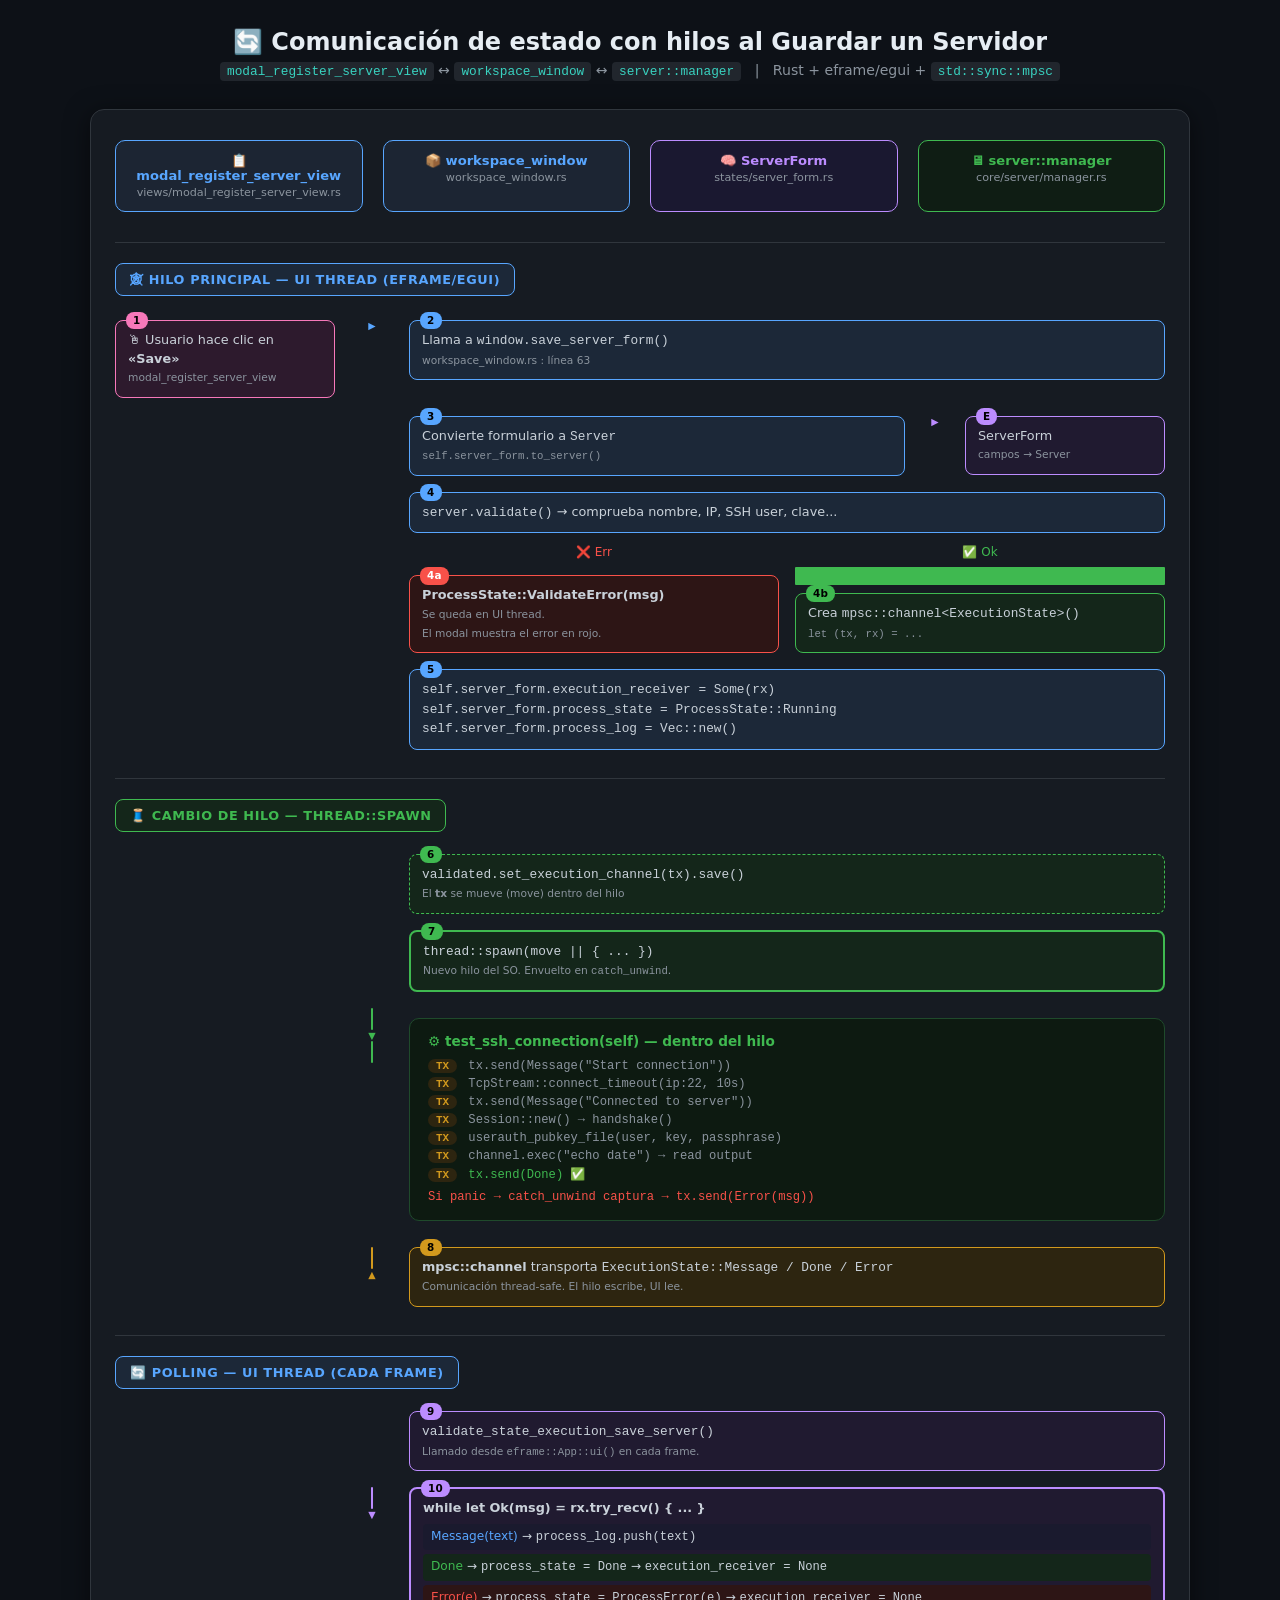
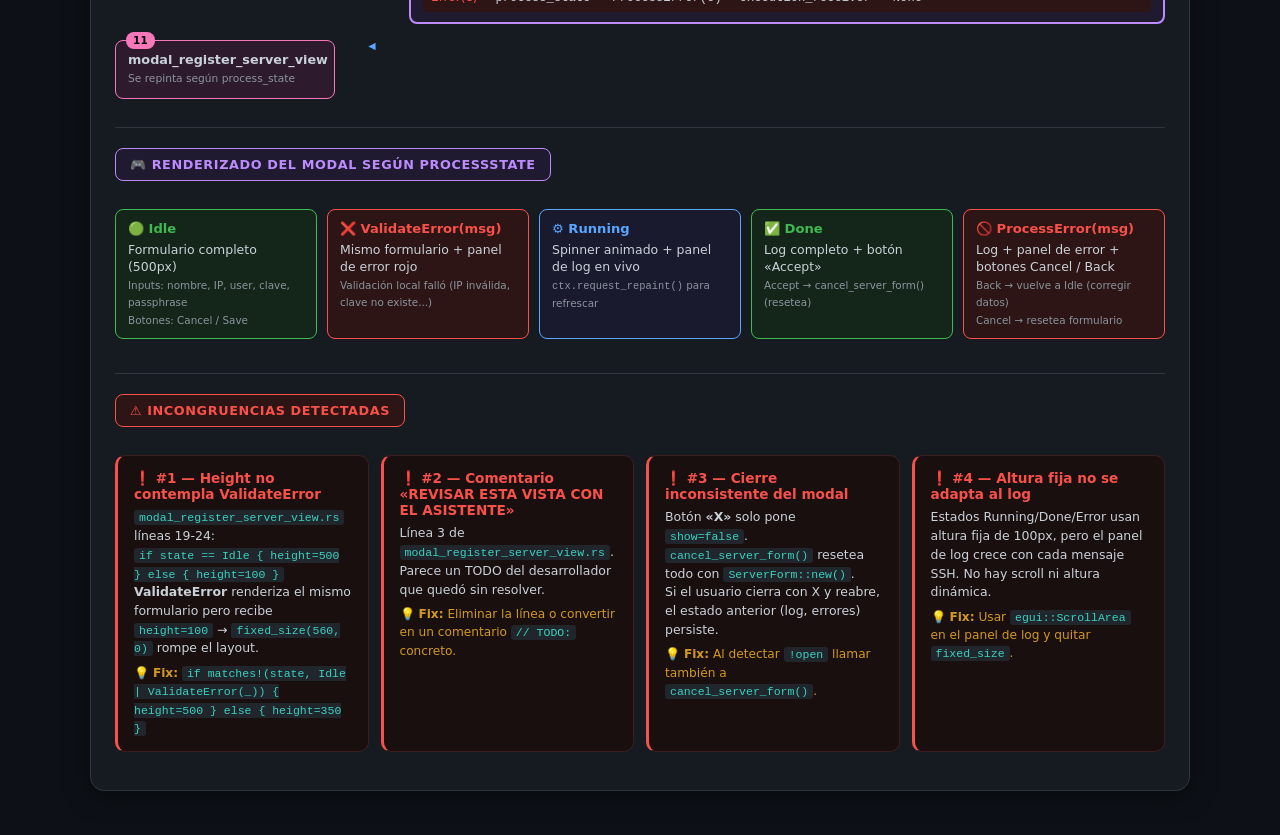
==== diagrama_comunicacion_guardar_servidor.html @ 0cb3e3d5 "Funcinoalidad para almacenamiento de servidores" ====
<!DOCTYPE html>
<html lang="es">
<head>
    <meta charset="UTF-8">
    <meta name="viewport" content="width=device-width, initial-scale=1.0">
    <title>Diagrama de Comunicación — Guardar Servidor (Hilos)</title>
    <style>
        :root {
            --bg: #0d1117;
            --panel: #161b22;
            --border: #30363d;
            --text: #c9d1d9;
            --accent: #58a6ff;
            --accent-bg: #1c2838;
            --green: #3fb950;
            --green-bg: #14261a;
            --red: #f85149;
            --red-bg: #2d1515;
            --orange: #d2991d;
            --orange-bg: #2d2510;
            --purple: #bc8cff;
            --purple-bg: #201a30;
            --cyan: #39d2c0;
            --pink: #f778ba;
            --gray: #8b949e;
            --gray-bg: #1a1c20;
        }
        * { margin:0; padding:0; box-sizing:border-box; }
        body {
            background: var(--bg);
            color: var(--text);
            font-family: 'Segoe UI', 'Inter', system-ui, sans-serif;
            padding: 28px 20px 50px;
            display: flex; flex-direction: column; align-items: center;
        }
        h1 { font-size: 1.5rem; font-weight: 700; color: #e6edf3; text-align: center; margin-bottom: 4px; }
        .subtitle { color: var(--gray); font-size: 0.88rem; text-align: center; margin-bottom: 28px; line-height: 1.5; }
        .subtitle code { background: #21262d; padding: 2px 7px; border-radius: 4px; font-size: 0.8rem; color: var(--cyan); }

        /* ===== DIAGRAM CONTAINER ===== */
        .diagram {
            background: var(--panel);
            border: 1px solid var(--border);
            border-radius: 14px;
            padding: 30px 24px 24px;
            max-width: 1100px;
            width: 100%;
            box-shadow: 0 4px 24px rgba(0,0,0,0.5);
            display: flex; flex-direction: column; gap: 0;
        }

        /* ===== SECTION ROWS ===== */
        .section-title {
            font-size: 0.8rem;
            font-weight: 700;
            text-transform: uppercase;
            letter-spacing: 0.6px;
            padding: 8px 14px;
            border-radius: 8px;
            margin-bottom: 14px;
            display: inline-flex; align-items: center; gap: 8px;
            align-self: flex-start;
        }
        .section-ui  { background: var(--accent-bg); color: var(--accent); border: 1px solid var(--accent); border-opacity: 0.3; }
        .section-thread { background: var(--green-bg); color: var(--green); border: 1px solid var(--green); border-opacity: 0.3; }
        .section-bug { background: var(--red-bg); color: var(--red); border: 1px solid var(--red); border-opacity: 0.3; }

        /* ===== COMPONENT HEADERS ===== */
        .comp-row {
            display: flex; gap: 20px; margin-bottom: 10px; flex-wrap: wrap;
        }
        .comp-box {
            flex: 1 1 200px; min-width: 180px;
            background: #1c2533; border: 1.5px solid var(--accent);
            border-radius: 10px; padding: 12px 14px; text-align: center;
        }
        .comp-box.state-box { border-color: var(--purple); background: #1a1830; }
        .comp-box.thread-box { border-color: var(--green); background: #0f1d14; }
        .comp-name { font-size: 0.82rem; font-weight: 700; margin-bottom: 3px; }
        .comp-path { font-size: 0.7rem; color: var(--gray); }
        .comp-box .comp-name { color: var(--accent); }
        .comp-box.state-box .comp-name { color: var(--purple); }
        .comp-box.thread-box .comp-name { color: var(--green); }

        /* ===== ARROW ===== */
        .arrow-down {
            display: flex; flex-direction: column; align-items: center;
            color: var(--gray); font-size: 0.75rem; padding: 2px 0;
            margin-bottom: 2px;
        }
        .arrow-down .line { width: 2px; height: 14px; border-radius: 1px; }
        .arrow-down .head { font-size: 0.6rem; line-height: 1; margin-top: -2px; }

        .arrow-right {
            display: flex; align-items: center; gap: 4px;
            color: var(--gray); font-size: 0.75rem; padding: 4px 0;
        }
        .arrow-right .line { height: 2px; width: 18px; border-radius: 1px; flex-shrink: 0; }
        .arrow-right .head { font-size: 0.6rem; }

        /* ===== FLOW STEP ===== */
        .flow-grid {
            display: grid;
            grid-template-columns: 1fr 60px 1fr 40px 1fr;
            gap: 8px 6px;
            margin: 14px 0;
            align-items: start;
        }
        .flow-col {
            display: flex; flex-direction: column; gap: 10px;
        }
        .flow-arrow-col {
            display: flex; flex-direction: column; align-items: center;
            padding-top: 6px; gap: 0;
        }
        .step {
            border-radius: 8px; padding: 10px 12px; font-size: 0.8rem; line-height: 1.45;
            border: 1px solid; position: relative;
        }
        .step-num {
            position: absolute; top: -9px; left: 10px;
            font-size: 0.65rem; font-weight: 800; padding: 1px 7px; border-radius: 8px;
            letter-spacing: 0.3px;
        }
        .step-ui {
            background: var(--accent-bg); border-color: var(--accent);
        }
        .step-ui .step-num { background: var(--accent); color: #000; }
        .step-purple {
            background: var(--purple-bg); border-color: var(--purple);
        }
        .step-purple .step-num { background: var(--purple); color: #000; }
        .step-green {
            background: var(--green-bg); border-color: var(--green);
        }
        .step-green .step-num { background: var(--green); color: #000; }
        .step-red {
            background: var(--red-bg); border-color: var(--red);
        }
        .step-red .step-num { background: var(--red); color: #fff; }
        .step-orange {
            background: var(--orange-bg); border-color: var(--orange);
        }
        .step-orange .step-num { background: var(--orange); color: #000; }
        .step-pink {
            background: #2d1a2d; border-color: var(--pink);
        }
        .step-pink .step-num { background: var(--pink); color: #000; }
        .step-gray {
            background: var(--gray-bg); border-color: var(--gray);
        }
        .step-gray .step-num { background: var(--gray); color: #000; }

        .connector-v {
            width: 2px; flex: 1; min-height: 22px; border-radius: 1px; margin: 0 auto;
        }
        .connector-h {
            height: 2px; flex: 1; min-width: 22px; border-radius: 1px; margin: auto 0;
        }
        .connector-v.blue { background: var(--accent); }
        .connector-v.green { background: var(--green); }
        .connector-v.red { background: var(--red); }
        .connector-v.purple { background: var(--purple); }
        .connector-v.orange { background: var(--orange); }
        .connector-v.gray { background: var(--gray); }
        .connector-h.blue { background: var(--accent); }
        .connector-h.green { background: var(--green); }
        .connector-h.purple { background: var(--purple); }
        .connector-h.red { background: var(--red); }
        .connector-h.orange { background: var(--orange); }
        .connector-h.gray { background: var(--gray); }

        .col-center {
            display: flex; flex-direction: column; align-items: center;
        }
        .row-center {
            display: flex; align-items: center; gap: 4px;
        }

        /* ===== BRANCH ===== */
        .branch-row {
            display: flex; gap: 12px; margin: 8px 0; align-items: flex-start;
        }
        .branch-left, .branch-right {
            flex: 1; display: flex; flex-direction: column; gap: 8px;
        }

        /* ===== STATE MACHINE TABLE ===== */
        .state-grid {
            display: grid;
            grid-template-columns: repeat(auto-fit, minmax(190px, 1fr));
            gap: 10px;
            margin: 14px 0;
        }
        .state-card {
            border-radius: 8px; padding: 10px 12px; border: 1px solid;
            font-size: 0.78rem; line-height: 1.4;
        }
        .state-card strong { display: block; font-size: 0.82rem; margin-bottom: 3px; }

        /* ===== BUG CARDS ===== */
        .bug-list {
            display: grid;
            grid-template-columns: repeat(auto-fit, minmax(240px, 1fr));
            gap: 12px; margin: 14px 0;
        }
        .bug-card {
            background: #1a0f0f; border: 1px solid #3d1e1e;
            border-radius: 10px; padding: 14px 16px;
            border-left: 3px solid var(--red);
        }
        .bug-card h4 { font-size: 0.85rem; color: var(--red); margin-bottom: 6px; display: flex; align-items: center; gap: 6px; }
        .bug-card p { font-size: 0.78rem; color: var(--text); line-height: 1.5; }
        .bug-card .fix { font-size: 0.76rem; color: var(--orange); margin-top: 6px; }
        .bug-card code { background: #21262d; padding: 1px 5px; border-radius: 3px; font-size: 0.72rem; color: var(--cyan); }

        /* ===== LEGEND BADGE ===== */
        .badge {
            display: inline-block; padding: 1px 8px; border-radius: 10px;
            font-size: 0.68rem; font-weight: 700; margin-right: 4px; text-transform: uppercase;
        }
        .badge-ui { background: var(--accent-bg); color: var(--accent); }
        .badge-thread { background: var(--green-bg); color: var(--green); }
        .badge-state { background: var(--purple-bg); color: var(--purple); }
        .badge-chan { background: var(--orange-bg); color: var(--orange); }
        .badge-bug { background: var(--red-bg); color: var(--red); }

        hr { border: none; border-top: 1px solid var(--border); margin: 20px 0; }

        .thread-block {
            background: #0d1a11; border: 1px solid #1f4a2b; border-radius: 10px;
            padding: 14px 18px; margin: 10px 0;
        }
        .thread-block h4 { color: var(--green); font-size: 0.85rem; margin-bottom: 8px; }
        .thread-block .log-line { font-size: 0.76rem; color: var(--gray); padding: 2px 0; font-family: 'SF Mono','Fira Code','Consolas',monospace; }
    </style>
</head>
<body>

    <h1>&#x1F504; Comunicación de estado con hilos al Guardar un Servidor</h1>
    <p class="subtitle">
        <code>modal_register_server_view</code>
        &#x2194; <code>workspace_window</code>
        &#x2194; <code>server::manager</code>
        &nbsp;&nbsp;|&nbsp;&nbsp; Rust + eframe/egui + <code>std::sync::mpsc</code>
    </p>

    <div class="diagram">

        <!-- ========== COMPONENTES ========== -->
        <div class="comp-row">
            <div class="comp-box">
                <div class="comp-name">&#x1F4CB; modal_register_server_view</div>
                <div class="comp-path">views/modal_register_server_view.rs</div>
            </div>
            <div class="comp-box">
                <div class="comp-name">&#x1F4E6; workspace_window</div>
                <div class="comp-path">workspace_window.rs</div>
            </div>
            <div class="comp-box state-box">
                <div class="comp-name">&#x1F9E0; ServerForm</div>
                <div class="comp-path">states/server_form.rs</div>
            </div>
            <div class="comp-box thread-box">
                <div class="comp-name">&#x1F5A5; server::manager</div>
                <div class="comp-path">core/server/manager.rs</div>
            </div>
        </div>

        <hr>

        <!-- ========== SECCIÓN: HILO PRINCIPAL ========== -->
        <span class="section-title section-ui">&#x1F578; HILO PRINCIPAL — UI Thread (eframe/egui)</span>

        <!-- PASO 1: Usuario pulsa Save -->
        <div style="display:flex; align-items:flex-start; gap:12px; margin: 10px 0;">
            <div style="flex:0 0 auto; width: 220px;">
                <div class="step step-pink" style="margin-bottom:0;">
                    <span class="step-num">1</span>
                    &#x1F5B1; Usuario hace clic en <b>«Save»</b><br>
                    <small style="color:var(--gray);">modal_register_server_view</small>
                </div>
            </div>
            <div class="col-center" style="flex:0 0 50px;">
                <div class="connector-h blue" style="width:40px;"></div>
                <span style="font-size:0.6rem; color:var(--accent);">&#x25B6;</span>
            </div>
            <div style="flex:1;">
                <div class="step step-ui">
                    <span class="step-num">2</span>
                    Llama a <code>window.save_server_form()</code><br>
                    <small style="color:var(--gray);">workspace_window.rs : línea 63</small>
                </div>
            </div>
        </div>

        <!-- PASO 3: to_server() -->
        <div style="display:flex; align-items:flex-start; gap:12px; margin: 8px 0;">
            <div style="flex:0 0 auto; width: 220px;"></div>
            <div class="col-center" style="flex:0 0 50px;"></div>
            <div style="flex:1; display:flex; gap:10px; align-items:flex-start;">
                <div class="step step-ui" style="flex:1;">
                    <span class="step-num">3</span>
                    Convierte formulario a <code>Server</code><br>
                    <small style="color:var(--gray);"><code>self.server_form.to_server()</code></small>
                </div>
                <div class="col-center" style="flex:0 0 40px;">
                    <div class="connector-h purple" style="width:30px;"></div>
                    <span style="font-size:0.6rem; color:var(--purple);">&#x25B6;</span>
                </div>
                <div style="flex: 0 0 200px;">
                    <div class="step step-purple">
                        <span class="step-num">E</span>
                        ServerForm<br>
                        <small style="color:var(--gray);">campos &#x2192; Server</small>
                    </div>
                </div>
            </div>
        </div>

        <!-- PASO 4: validate() con bifurcación -->
        <div style="display:flex; align-items:flex-start; gap:12px; margin: 8px 0;">
            <div style="flex:0 0 auto; width: 220px;"></div>
            <div class="col-center" style="flex:0 0 50px;"></div>
            <div style="flex:1;">
                <div class="step step-ui" style="margin-bottom:12px;">
                    <span class="step-num">4</span>
                    <code>server.validate()</code> &#x2192; comprueba nombre, IP, SSH user, clave...
                </div>

                <!-- Bifurcación -->
                <div style="display:flex; gap:16px;">
                    <!-- Rama ERROR -->
                    <div style="flex:1; display:flex; flex-direction:column; gap:8px;">
                        <div style="text-align:center; font-size:0.75rem; color:var(--red);">&#x274C; Err</div>
                        <div class="connector-h red" style="width:100%; height:2px;"></div>
                        <div class="step step-red">
                            <span class="step-num">4a</span>
                            <b>ProcessState::ValidateError(msg)</b><br>
                            <small style="color:var(--gray);">Se queda en UI thread.<br>El modal muestra el error en rojo.</small>
                        </div>
                    </div>

                    <!-- Rama OK -->
                    <div style="flex:1; display:flex; flex-direction:column; gap:8px;">
                        <div style="text-align:center; font-size:0.75rem; color:var(--green);">&#x2705; Ok</div>
                        <div class="connector-h green" style="width:100%; height:2px;"></div>
                        <div class="step step-green">
                            <span class="step-num">4b</span>
                            Crea <code>mpsc::channel&lt;ExecutionState&gt;()</code><br>
                            <small style="color:var(--gray);"><code>let (tx, rx) = ...</code></small>
                        </div>
                    </div>
                </div>
            </div>
        </div>

        <!-- PASO 5: Guardar rx, estado Running -->
        <div style="display:flex; align-items:flex-start; gap:12px; margin: 8px 0;">
            <div style="flex:0 0 auto; width: 220px;"></div>
            <div class="col-center" style="flex:0 0 50px;"></div>
            <div style="flex:1;">
                <div class="step step-ui">
                    <span class="step-num">5</span>
                    <code>self.server_form.execution_receiver = Some(rx)</code><br>
                    <code>self.server_form.process_state = ProcessState::Running</code><br>
                    <code>self.server_form.process_log = Vec::new()</code>
                </div>
            </div>
        </div>

        <hr>

        <!-- ========== SECCIÓN: HILO TRABAJADOR ========== -->
        <span class="section-title section-thread">&#x1F9F5; CAMBIO DE HILO — thread::spawn</span>

        <!-- PASO 6: set_execution_channel + save() -->
        <div style="display:flex; align-items:flex-start; gap:12px; margin: 8px 0;">
            <div style="flex:0 0 auto; width: 220px;"></div>
            <div class="col-center" style="flex:0 0 50px;"></div>
            <div style="flex:1;">
                <div class="step step-green" style="border-style:dashed;">
                    <span class="step-num">6</span>
                    <code>validated.set_execution_channel(tx).save()</code><br>
                    <small style="color:var(--gray);">El <b>tx</b> se mueve (move) dentro del hilo</small>
                </div>
            </div>
        </div>

        <!-- PASO 7: thread::spawn -->
        <div style="display:flex; align-items:flex-start; gap:12px; margin: 8px 0;">
            <div style="flex:0 0 auto; width: 220px;"></div>
            <div class="col-center" style="flex:0 0 50px;"></div>
            <div style="flex:1;">
                <div class="step step-green" style="border-width:2px;">
                    <span class="step-num">7</span>
                    <code>thread::spawn(move || { ... })</code><br>
                    <small style="color:var(--gray);">Nuevo hilo del SO. Envuelto en <code>catch_unwind</code>.</small>
                </div>
            </div>
        </div>

        <!-- Worker thread detail -->
        <div style="display:flex; align-items:flex-start; gap:12px; margin: 8px 0;">
            <div style="flex:0 0 auto; width: 220px;"></div>
            <div class="col-center" style="flex:0 0 50px;">
                <div class="connector-v green" style="height:20px;"></div>
                <span style="font-size:0.6rem; color:var(--green);">&#x25BC;</span>
                    <div class="connector-v green" style="height:20px;"></div>
            </div>
            <div style="flex:1;">
                <div class="thread-block">
                    <h4>&#x2699; test_ssh_connection(self)  — dentro del hilo</h4>
                    <div class="log-line"><span class="badge badge-chan">tx</span> tx.send(Message("Start connection"))</div>
                    <div class="log-line"><span class="badge badge-chan">tx</span> TcpStream::connect_timeout(ip:22, 10s)</div>
                    <div class="log-line"><span class="badge badge-chan">tx</span> tx.send(Message("Connected to server"))</div>
                    <div class="log-line"><span class="badge badge-chan">tx</span> Session::new() &#x2192; handshake()</div>
                    <div class="log-line"><span class="badge badge-chan">tx</span> userauth_pubkey_file(user, key, passphrase)</div>
                    <div class="log-line"><span class="badge badge-chan">tx</span> channel.exec("echo date") &#x2192; read output</div>
                    <div class="log-line" style="color:var(--green);"><span class="badge badge-chan">tx</span> tx.send(Done)  &#x2705;</div>
                    <div class="log-line" style="color:var(--red); margin-top:4px;">Si panic &#x2192; catch_unwind captura &#x2192; tx.send(Error(msg))</div>
                </div>
            </div>
        </div>

        <!-- PASO 8: Mensajes de vuelta por canal -->
        <div style="display:flex; align-items:flex-start; gap:12px; margin: 8px 0;">
            <div style="flex:0 0 auto; width: 220px;"></div>
            <div class="col-center" style="flex:0 0 50px;">
                <div class="connector-v orange" style="height:20px;"></div>
                <span style="font-size:0.6rem; color:var(--orange);">&#x25B2;</span>
            </div>
            <div style="flex:1;">
                <div class="step step-orange">
                    <span class="step-num">8</span>
                    <b>mpsc::channel</b> transporta <code>ExecutionState::Message / Done / Error</code><br>
                    <small style="color:var(--gray);">Comunicación thread-safe. El hilo escribe, UI lee.</small>
                </div>
            </div>
        </div>

        <hr>

        <!-- ========== SECCIÓN: POLLING UI ========== -->
        <span class="section-title section-ui">&#x1F504; POLLING — UI Thread (cada frame)</span>

        <!-- PASO 9: Poll -->
        <div style="display:flex; align-items:flex-start; gap:12px; margin: 8px 0;">
            <div style="flex:0 0 auto; width: 220px;"></div>
            <div class="col-center" style="flex:0 0 50px;"></div>
            <div style="flex:1;">
                <div class="step step-purple">
                    <span class="step-num">9</span>
                    <code>validate_state_execution_save_server()</code><br>
                    <small style="color:var(--gray);">Llamado desde <code>eframe::App::ui()</code> en cada frame.</small>
                </div>
            </div>
        </div>

        <!-- PASO 10: try_recv loop -->
        <div style="display:flex; align-items:flex-start; gap:12px; margin: 8px 0;">
            <div style="flex:0 0 auto; width: 220px;"></div>
            <div class="col-center" style="flex:0 0 50px;">
                <div class="connector-v purple" style="height:20px;"></div>
                <span style="font-size:0.6rem; color:var(--purple);">&#x25BC;</span>
            </div>
            <div style="flex:1;">
                <div class="step step-purple" style="border-width:2px;">
                    <span class="step-num">10</span>
                    <b>while let Ok(msg) = rx.try_recv() { ... }</b>
                    <div style="margin-top:6px; display:flex; flex-direction:column; gap:4px;">
                        <div style="padding:4px 8px; border-radius:4px; background:#1a1a2e; font-size:0.76rem;">
                            <span style="color:var(--accent);">Message(text)</span> &#x2192; <code>process_log.push(text)</code>
                        </div>
                        <div style="padding:4px 8px; border-radius:4px; background:#14261a; font-size:0.76rem;">
                            <span style="color:var(--green);">Done</span> &#x2192; <code>process_state = Done</code> &#x2192; <code>execution_receiver = None</code>
                        </div>
                        <div style="padding:4px 8px; border-radius:4px; background:#2d1515; font-size:0.76rem;">
                            <span style="color:var(--red);">Error(e)</span> &#x2192; <code>process_state = ProcessError(e)</code> &#x2192; <code>execution_receiver = None</code>
                        </div>
                    </div>
                </div>
            </div>
        </div>

        <!-- PASO 11: Re-render -->
        <div style="display:flex; align-items:flex-start; gap:12px; margin: 8px 0;">
            <div style="flex:0 0 auto; width: 220px;">
                <div class="step step-pink" style="margin-bottom:0;">
                    <span class="step-num">11</span>
                    <b>modal_register_server_view</b><br>
                    <small style="color:var(--gray);">Se repinta según process_state</small>
                </div>
            </div>
            <div class="col-center" style="flex:0 0 50px;">
                <div class="connector-h blue" style="width:40px;"></div>
                <span style="font-size:0.6rem; color:var(--accent);">&#x25C0;</span>
            </div>
            <div style="flex:1;">
                <!-- nada, solo la flecha inversa -->
            </div>
        </div>

        <hr>

        <!-- ========== MÁQUINA DE ESTADOS ========== -->
        <span class="section-title" style="background:var(--purple-bg); color:var(--purple); border:1px solid var(--purple);">&#x1F3AE; Renderizado del modal según ProcessState</span>

        <div class="state-grid">
            <div class="state-card" style="background:#14261a; border-color:var(--green);">
                <strong style="color:var(--green);">&#x1F7E2; Idle</strong>
                Formulario completo (500px)<br>
                <small style="color:var(--gray);">Inputs: nombre, IP, user, clave, passphrase<br>Botones: Cancel / Save</small>
            </div>
            <div class="state-card" style="background:#2d1515; border-color:var(--red);">
                <strong style="color:var(--red);">&#x274C; ValidateError(msg)</strong>
                Mismo formulario + panel de error rojo<br>
                <small style="color:var(--gray);">Validación local falló (IP inválida, clave no existe...)</small>
            </div>
            <div class="state-card" style="background:#1a1a2e; border-color:var(--accent);">
                <strong style="color:var(--accent);">&#x2699; Running</strong>
                Spinner animado + panel de log en vivo<br>
                <small style="color:var(--gray);"><code>ctx.request_repaint()</code> para refrescar</small>
            </div>
            <div class="state-card" style="background:#14261a; border-color:var(--green);">
                <strong style="color:var(--green);">&#x2705; Done</strong>
                Log completo + botón «Accept»<br>
                <small style="color:var(--gray);">Accept &#x2192; cancel_server_form() (resetea)</small>
            </div>
            <div class="state-card" style="background:#2d1515; border-color:var(--red);">
                <strong style="color:var(--red);">&#x1F6AB; ProcessError(msg)</strong>
                Log + panel de error + botones Cancel / Back<br>
                <small style="color:var(--gray);">Back &#x2192; vuelve a Idle (corregir datos)<br>Cancel &#x2192; resetea formulario</small>
            </div>
        </div>

        <hr>

        <!-- ========== INCONGRUENCIAS ========== -->
        <span class="section-title section-bug">&#x26A0; INCONGRUENCIAS DETECTADAS</span>

        <div class="bug-list">
            <div class="bug-card">
                <h4>&#x2757; #1 — Height no contempla ValidateError</h4>
                <p>
                    <code>modal_register_server_view.rs</code> líneas 19-24:<br>
                    <code>if state == Idle { height=500 } else { height=100 }</code>
                </p>
                <p>
                    <b>ValidateError</b> renderiza el mismo formulario pero recibe <code>height=100</code>
                    &#x2192; <code>fixed_size(560, 0)</code> rompe el layout.
                </p>
                <p class="fix">
                    &#x1F4A1; <b>Fix:</b> <code>if matches!(state, Idle | ValidateError(_)) { height=500 } else { height=350 }</code>
                </p>
            </div>

            <div class="bug-card">
                <h4>&#x2757; #2 — Comentario «REVISAR ESTA VISTA CON EL ASISTENTE»</h4>
                <p>
                    Línea 3 de <code>modal_register_server_view.rs</code>.
                    Parece un TODO del desarrollador que quedó sin resolver.
                </p>
                <p class="fix">
                    &#x1F4A1; <b>Fix:</b> Eliminar la línea o convertir en un comentario <code>// TODO:</code> concreto.
                </p>
            </div>

            <div class="bug-card">
                <h4>&#x2757; #3 — Cierre inconsistente del modal</h4>
                <p>
                    Botón <b>«X»</b> solo pone <code>show=false</code>.<br>
                    <code>cancel_server_form()</code> resetea todo con <code>ServerForm::new()</code>.
                </p>
                <p>
                    Si el usuario cierra con X y reabre, el estado anterior (log, errores) persiste.
                </p>
                <p class="fix">
                    &#x1F4A1; <b>Fix:</b> Al detectar <code>!open</code> llamar también a <code>cancel_server_form()</code>.
                </p>
            </div>

            <div class="bug-card">
                <h4>&#x2757; #4 — Altura fija no se adapta al log</h4>
                <p>
                    Estados Running/Done/Error usan altura fija de 100px, pero el panel de log
                    crece con cada mensaje SSH. No hay scroll ni altura dinámica.
                </p>
                <p class="fix">
                    &#x1F4A1; <b>Fix:</b> Usar <code>egui::ScrollArea</code> en el panel de log y quitar <code>fixed_size</code>.
                </p>
            </div>
        </div>

    </div>

</body>
</html>
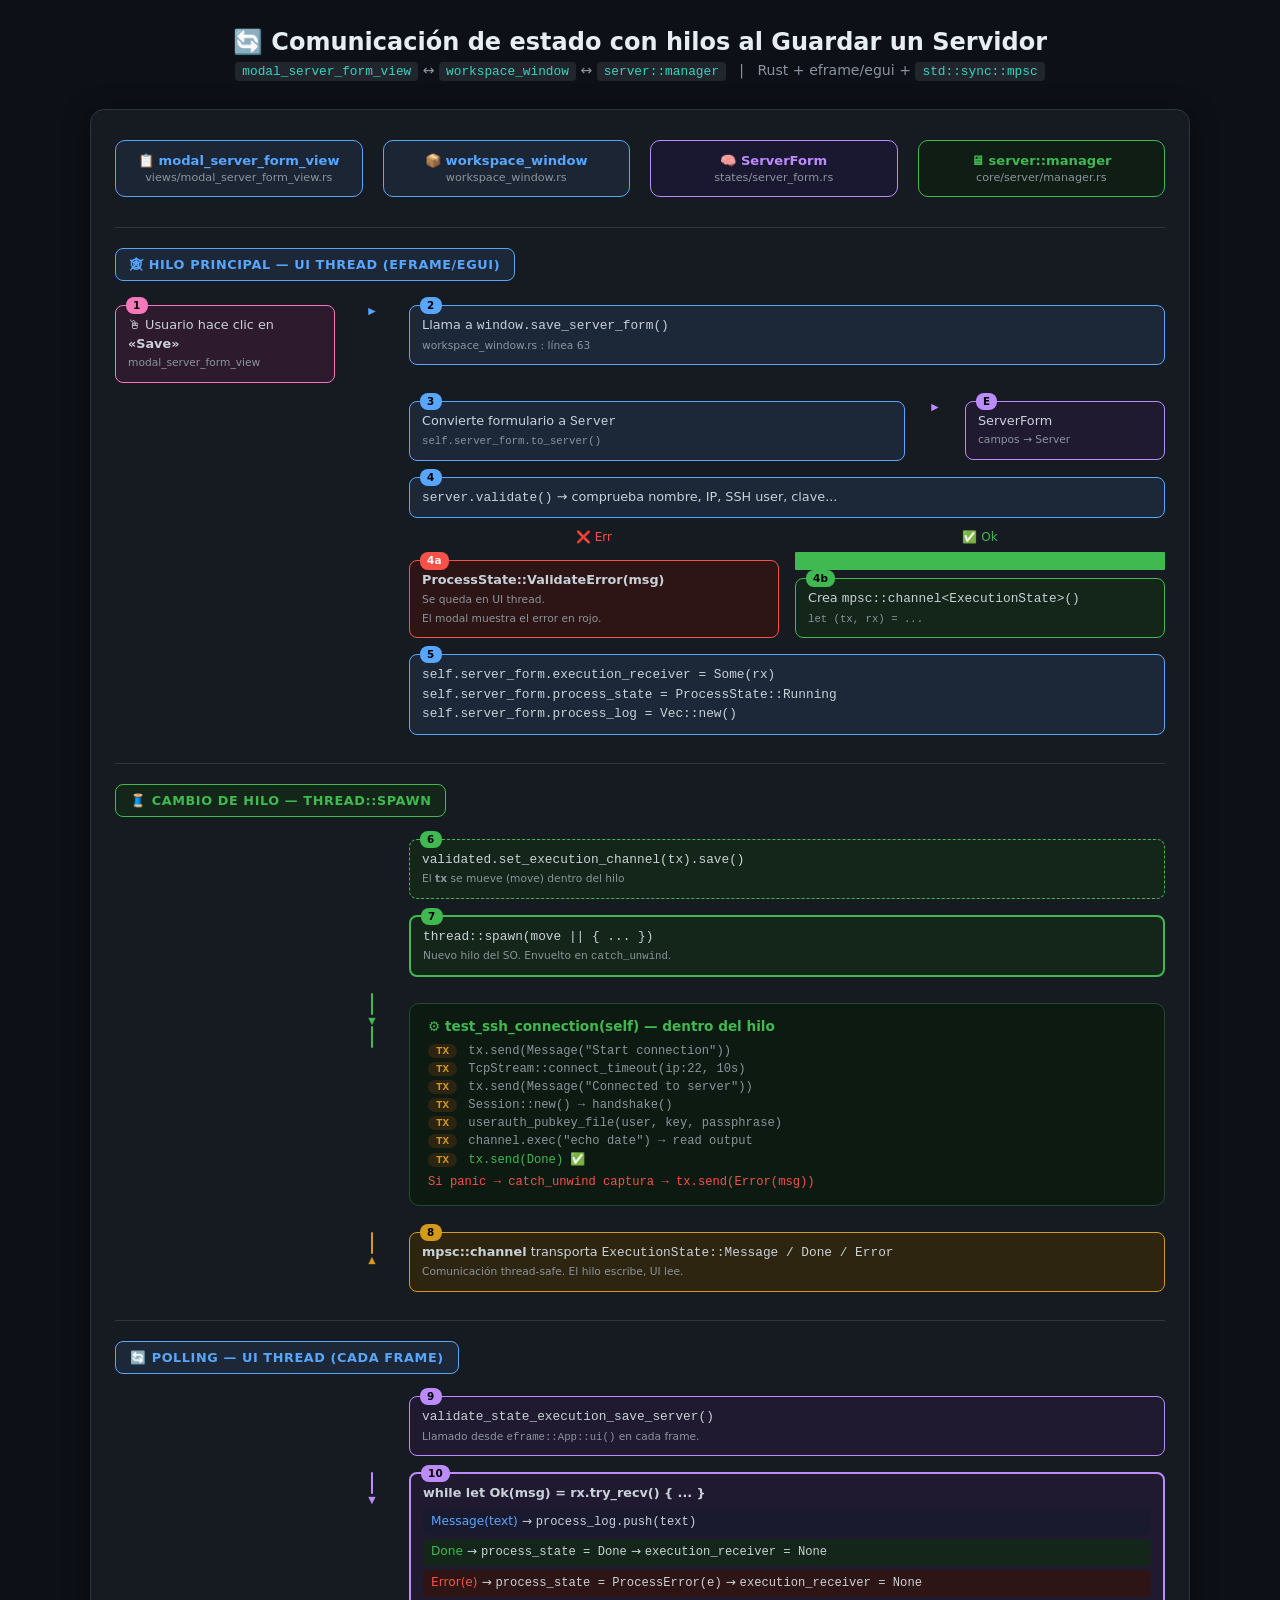
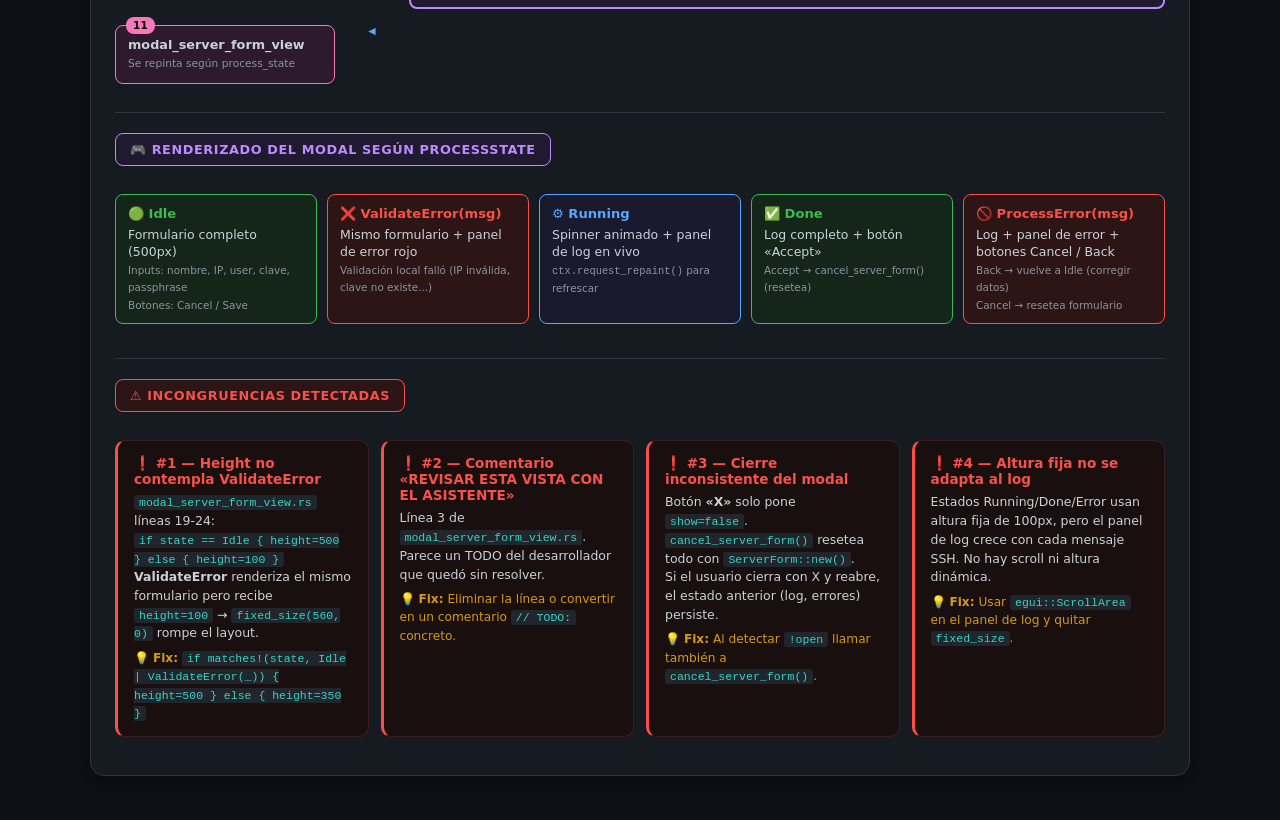
==== commit 2e04d63b: "Cambio en nombre de ServerForm. Se retira manejo de llave hardcodeada." ====
--- a/diagrama_comunicacion_guardar_servidor.html
+++ b/diagrama_comunicacion_guardar_servidor.html
@@ -239,7 +239,7 @@
 
     <h1>&#x1F504; Comunicación de estado con hilos al Guardar un Servidor</h1>
     <p class="subtitle">
-        <code>modal_register_server_view</code>
+        <code>modal_server_form_view</code>
         &#x2194; <code>workspace_window</code>
         &#x2194; <code>server::manager</code>
         &nbsp;&nbsp;|&nbsp;&nbsp; Rust + eframe/egui + <code>std::sync::mpsc</code>
@@ -250,8 +250,8 @@
         <!-- ========== COMPONENTES ========== -->
         <div class="comp-row">
             <div class="comp-box">
-                <div class="comp-name">&#x1F4CB; modal_register_server_view</div>
-                <div class="comp-path">views/modal_register_server_view.rs</div>
+                <div class="comp-name">&#x1F4CB; modal_server_form_view</div>
+                <div class="comp-path">views/modal_server_form_view.rs</div>
             </div>
             <div class="comp-box">
                 <div class="comp-name">&#x1F4E6; workspace_window</div>
@@ -278,7 +278,7 @@
                 <div class="step step-pink" style="margin-bottom:0;">
                     <span class="step-num">1</span>
                     &#x1F5B1; Usuario hace clic en <b>«Save»</b><br>
-                    <small style="color:var(--gray);">modal_register_server_view</small>
+                    <small style="color:var(--gray);">modal_server_form_view</small>
                 </div>
             </div>
             <div class="col-center" style="flex:0 0 50px;">
@@ -488,7 +488,7 @@
             <div style="flex:0 0 auto; width: 220px;">
                 <div class="step step-pink" style="margin-bottom:0;">
                     <span class="step-num">11</span>
-                    <b>modal_register_server_view</b><br>
+                    <b>modal_server_form_view</b><br>
                     <small style="color:var(--gray);">Se repinta según process_state</small>
                 </div>
             </div>
@@ -543,7 +543,7 @@
             <div class="bug-card">
                 <h4>&#x2757; #1 — Height no contempla ValidateError</h4>
                 <p>
-                    <code>modal_register_server_view.rs</code> líneas 19-24:<br>
+                    <code>modal_server_form_view.rs</code> líneas 19-24:<br>
                     <code>if state == Idle { height=500 } else { height=100 }</code>
                 </p>
                 <p>
@@ -558,7 +558,7 @@
             <div class="bug-card">
                 <h4>&#x2757; #2 — Comentario «REVISAR ESTA VISTA CON EL ASISTENTE»</h4>
                 <p>
-                    Línea 3 de <code>modal_register_server_view.rs</code>.
+                    Línea 3 de <code>modal_server_form_view.rs</code>.
                     Parece un TODO del desarrollador que quedó sin resolver.
                 </p>
                 <p class="fix">
